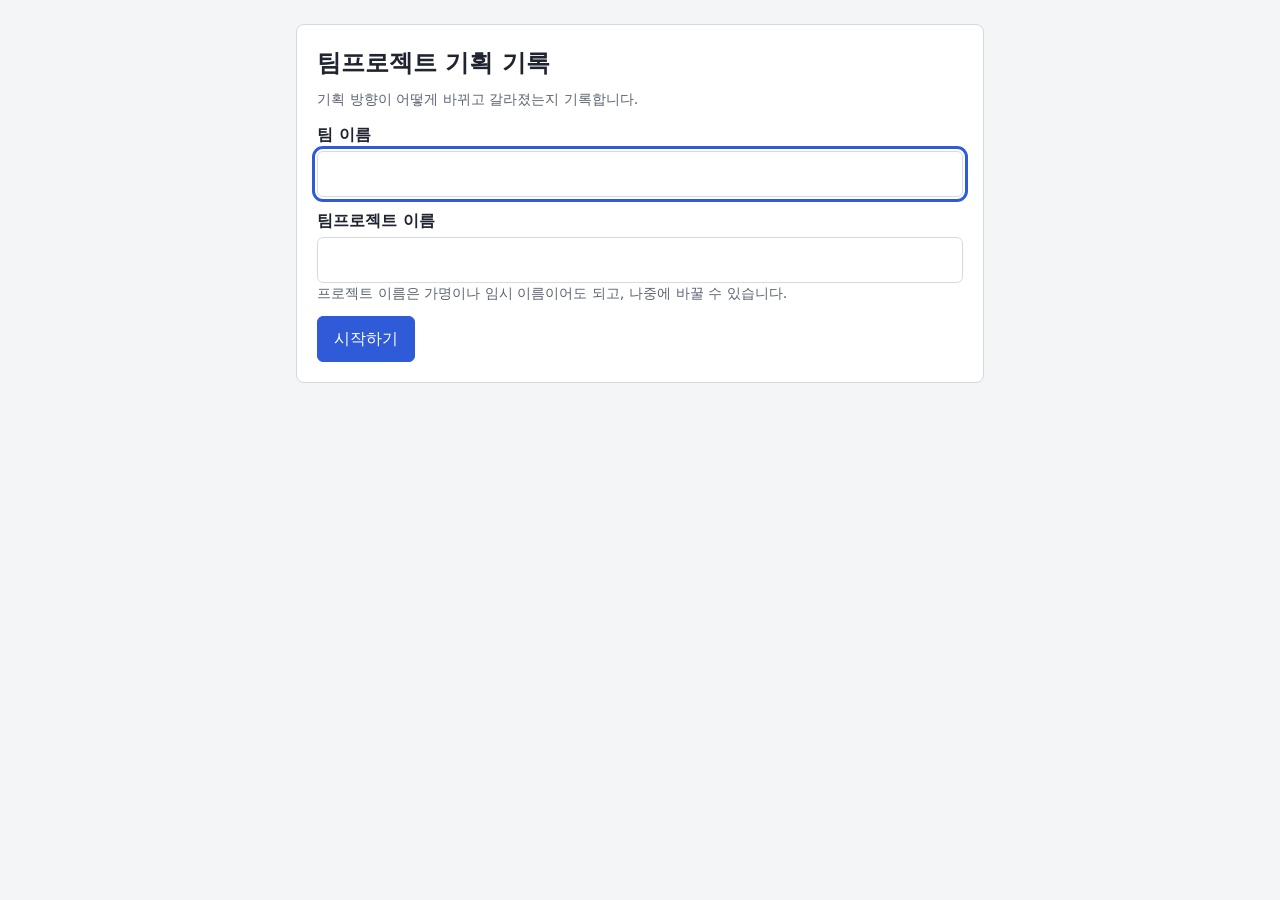
==== index.html @ a649d7bd "feat: add start screen and main screen skeleton with share link placeholder Co-Authored-By: Claude S" ====
<!doctype html>
<html lang="ko">
<head>
  <meta charset="utf-8">
  <meta name="viewport" content="width=device-width, initial-scale=1">
  <title>기획 변화 기록</title>
  <link rel="stylesheet" href="style.css">
</head>
<body>
  <div id="alert" class="alert" role="alert" hidden></div>
  <main id="app"></main>
  <script src="app.js"></script>
</body>
</html>
---- style.css ----
:root {
  --bg: #f4f5f7;
  --surface: #ffffff;
  --text: #1f2430;
  --muted: #5d6573;
  --line: #d5d9e0;
  --accent: #2f5bd8;
  --accent-text: #ffffff;
  --warn-bg: #fff4d6;
  --warn-line: #e0b84a;
  --err-bg: #fde4e4;
  --err-line: #d96c6c;
}

* { box-sizing: border-box; }

body {
  margin: 0;
  background: var(--bg);
  color: var(--text);
  font-family: system-ui, "Malgun Gothic", "Apple SD Gothic Neo", sans-serif;
  line-height: 1.5;
}

main {
  max-width: 720px;
  margin: 0 auto;
  padding: 24px 16px 64px;
}

h1 { font-size: 1.5rem; margin: 0 0 8px; }
h2 { font-size: 1.1rem; margin: 0 0 8px; }
p { margin: 0 0 12px; }

.card {
  background: var(--surface);
  border: 1px solid var(--line);
  border-radius: 8px;
  padding: 20px;
  margin-bottom: 16px;
}

.muted { color: var(--muted); font-size: 0.9rem; }

label { display: block; font-weight: 600; margin: 12px 0 4px; }

input[type="text"] {
  width: 100%;
  padding: 10px 12px;
  font: inherit;
  border: 1px solid var(--line);
  border-radius: 6px;
  background: var(--surface);
  color: var(--text);
}

button {
  font: inherit;
  padding: 10px 16px;
  border: 1px solid var(--line);
  border-radius: 6px;
  background: var(--surface);
  color: var(--text);
  cursor: pointer;
}
button.primary { background: var(--accent); border-color: var(--accent); color: var(--accent-text); }
button:focus-visible, input:focus-visible { outline: 3px solid var(--accent); outline-offset: 2px; }

.field-error { color: #b42318; font-size: 0.9rem; margin: 4px 0 0; }

.alert {
  position: sticky; top: 0; z-index: 10;
  padding: 10px 16px;
  background: var(--err-bg);
  border-bottom: 1px solid var(--err-line);
}

.notice {
  background: var(--warn-bg);
  border: 1px solid var(--warn-line);
  border-radius: 6px;
  padding: 10px 12px;
  font-size: 0.9rem;
  margin: 8px 0 0;
}

.title-row { display: flex; flex-wrap: wrap; gap: 8px; align-items: center; }
.title-row h1 { margin: 0; overflow-wrap: anywhere; }
.title-edit { display: flex; flex-wrap: wrap; gap: 8px; }
.title-edit input { flex: 1 1 200px; width: auto; }

.link-row { display: flex; flex-wrap: wrap; gap: 8px; }
.link-row input { flex: 1 1 220px; width: auto; }

/* 가지 영역: 위에서 아래로 */
.branch { list-style: none; margin: 0; padding: 0; }
.node {
  position: relative;
  border: 2px solid var(--accent);
  border-radius: 8px;
  padding: 12px 16px;
  background: var(--surface);
  overflow-wrap: anywhere;
}
.node .tag {
  display: inline-block;
  font-size: 0.8rem;
  border: 1px solid var(--line);
  border-radius: 4px;
  padding: 0 6px;
  margin-right: 8px;
  color: var(--muted);
}
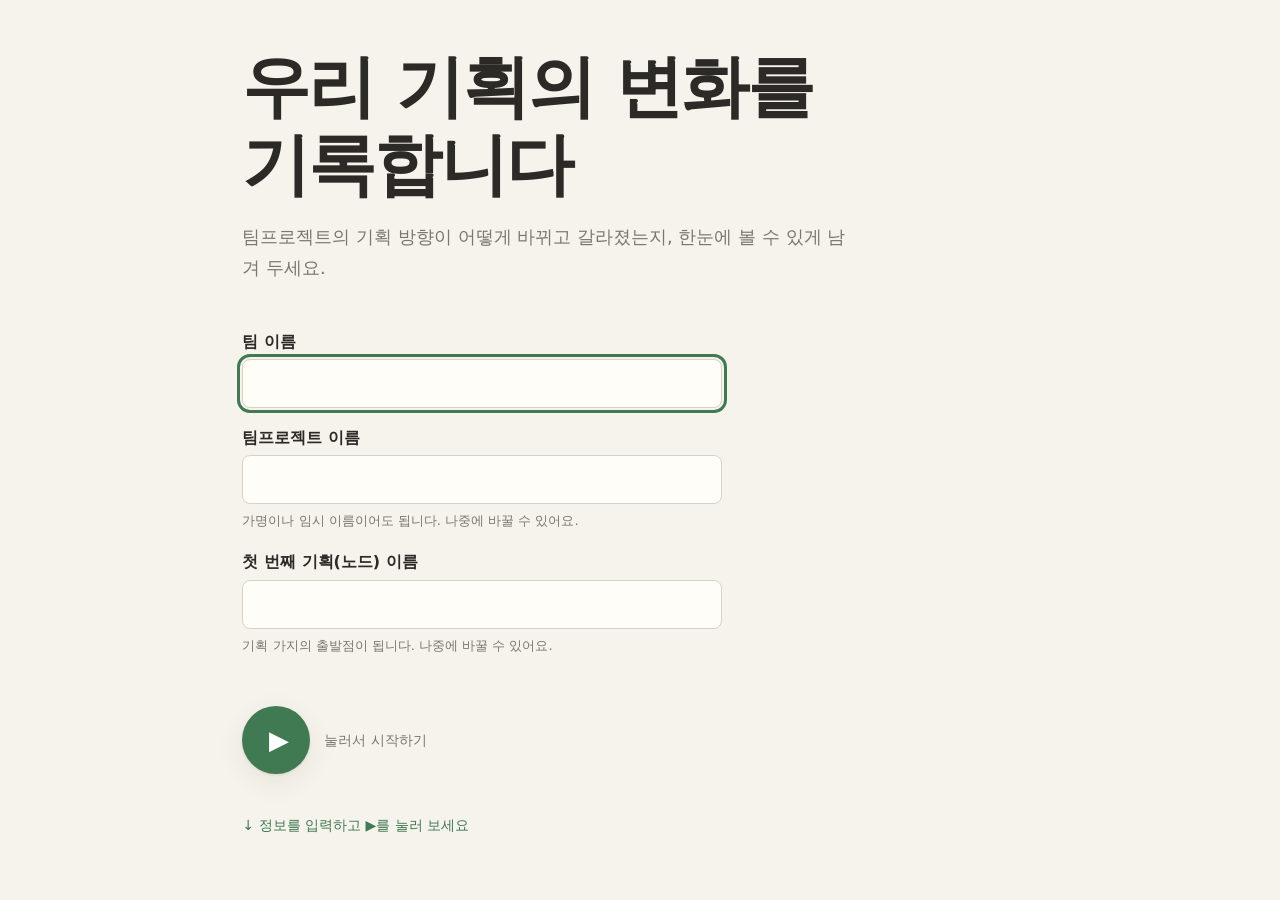
==== commit 542bc458: "feat: restyle to scroll hero design, editable names, play button start Co-Authored-By: Claude Sonnet" ====
--- a/index.html
+++ b/index.html
@@ -8,7 +8,7 @@
 </head>
 <body>
   <div id="alert" class="alert" role="alert" hidden></div>
-  <main id="app"></main>
+  <div id="app" class="page"></div>
   <script src="app.js"></script>
 </body>
 </html>
--- a/style.css
+++ b/style.css
@@ -1,15 +1,34 @@
+/* 색상·글꼴·큰 제목 스타일은 기획-스크롤.html 첫 화면을 따른다 */
 :root {
-  --bg: #f4f5f7;
-  --surface: #ffffff;
-  --text: #1f2430;
-  --muted: #5d6573;
-  --line: #d5d9e0;
-  --accent: #2f5bd8;
-  --accent-text: #ffffff;
-  --warn-bg: #fff4d6;
-  --warn-line: #e0b84a;
-  --err-bg: #fde4e4;
-  --err-line: #d96c6c;
+  --bg: #f6f3ec;
+  --card: #fffdf8;
+  --ink: #2b2a27;
+  --muted: #7b776d;
+  --line: #d8d2c4;
+  --accent: #3f7a52;
+  --accent-ink: #ffffff;
+  --warn-bg: #f7ecc8;
+  --warn-line: #d9bf6a;
+  --err: #b3402f;
+  --err-bg: #f8dfd9;
+  --shadow: 0 1px 2px rgba(60, 50, 30, .12), 0 8px 28px rgba(60, 50, 30, .08);
+}
+
+@media (prefers-color-scheme: dark) {
+  :root {
+    --bg: #1d1c19;
+    --card: #2a2925;
+    --ink: #ece8dd;
+    --muted: #9a9588;
+    --line: #44413a;
+    --accent: #6fb384;
+    --accent-ink: #14231a;
+    --warn-bg: #3a3420;
+    --warn-line: #7d6c2c;
+    --err: #f0988a;
+    --err-bg: #3d2420;
+    --shadow: 0 1px 2px rgba(0, 0, 0, .4), 0 8px 28px rgba(0, 0, 0, .3);
+  }
 }
 
 * { box-sizing: border-box; }
@@ -17,97 +36,171 @@
 body {
   margin: 0;
   background: var(--bg);
-  color: var(--text);
-  font-family: system-ui, "Malgun Gothic", "Apple SD Gothic Neo", sans-serif;
-  line-height: 1.5;
-}
-
-main {
-  max-width: 720px;
+  color: var(--ink);
+  font-family: "Pretendard", "Noto Sans KR", "Malgun Gothic", system-ui, sans-serif;
+  line-height: 1.7;
+}
+
+button { font: inherit; color: inherit; cursor: pointer; }
+
+.page {
+  max-width: 1000px;
   margin: 0 auto;
-  padding: 24px 16px 64px;
-}
-
-h1 { font-size: 1.5rem; margin: 0 0 8px; }
-h2 { font-size: 1.1rem; margin: 0 0 8px; }
-p { margin: 0 0 12px; }
-
-.card {
-  background: var(--surface);
-  border: 1px solid var(--line);
-  border-radius: 8px;
-  padding: 20px;
-  margin-bottom: 16px;
-}
-
-.muted { color: var(--muted); font-size: 0.9rem; }
-
-label { display: block; font-weight: 600; margin: 12px 0 4px; }
-
+  padding: 0 8vw;
+}
+
+/* ---------- 큰 제목 영역 ---------- */
+.hero {
+  min-height: 92vh;
+  display: flex;
+  flex-direction: column;
+  justify-content: center;
+  padding: 48px 0;
+}
+.hero h1 {
+  font-size: clamp(34px, 7vw, 68px);
+  line-height: 1.15;
+  margin: 0 0 18px;
+  letter-spacing: -.03em;
+  word-break: keep-all;
+  overflow-wrap: anywhere;
+}
+.hero .lead { color: var(--muted); font-size: 18px; max-width: 34em; margin: 0; }
+
+.down {
+  margin-top: 40px;
+  color: var(--accent);
+  font-size: 14px;
+  animation: bob 1.8s ease-in-out infinite;
+}
+@keyframes bob { 50% { transform: translateY(8px); } }
+
+/* ---------- 입력 ---------- */
+.fields { max-width: 480px; margin-top: 28px; }
+label { display: block; font-weight: 600; margin: 16px 0 4px; }
 input[type="text"] {
   width: 100%;
   padding: 10px 12px;
   font: inherit;
   border: 1px solid var(--line);
-  border-radius: 6px;
-  background: var(--surface);
-  color: var(--text);
-}
-
-button {
-  font: inherit;
-  padding: 10px 16px;
-  border: 1px solid var(--line);
-  border-radius: 6px;
-  background: var(--surface);
-  color: var(--text);
-  cursor: pointer;
-}
-button.primary { background: var(--accent); border-color: var(--accent); color: var(--accent-text); }
-button:focus-visible, input:focus-visible { outline: 3px solid var(--accent); outline-offset: 2px; }
-
-.field-error { color: #b42318; font-size: 0.9rem; margin: 4px 0 0; }
-
+  border-radius: 8px;
+  background: var(--card);
+  color: var(--ink);
+}
+input[type="text"]:focus-visible,
+button:focus-visible { outline: 3px solid var(--accent); outline-offset: 2px; }
+.hint { color: var(--muted); font-size: 13px; margin: 6px 0 0; }
+.field-error { color: var(--err); font-size: 14px; margin: 6px 0 0; min-height: 1.4em; }
+
+.btn {
+  border: 1px solid var(--line);
+  background: var(--card);
+  border-radius: 8px;
+  padding: 6px 12px;
+  font-size: 13px;
+  white-space: nowrap;
+}
+.btn:hover { border-color: var(--accent); }
+.btn.primary { background: var(--accent); border-color: var(--accent); color: var(--accent-ink); }
+
+/* ▶ 플레이 버튼 */
+.play-row { display: flex; align-items: center; gap: 14px; margin-top: 24px; }
+.play {
+  width: 68px; height: 68px;
+  border-radius: 50%;
+  border: none;
+  background: var(--accent);
+  color: var(--accent-ink);
+  font-size: 26px;
+  padding: 0 0 0 5px;
+  box-shadow: var(--shadow);
+  transition: transform .2s;
+}
+.play:hover { transform: scale(1.06); }
+.play-label { color: var(--muted); font-size: 14px; }
+
+/* ---------- 알림 ---------- */
 .alert {
   position: sticky; top: 0; z-index: 10;
   padding: 10px 16px;
   background: var(--err-bg);
-  border-bottom: 1px solid var(--err-line);
-}
-
+  color: var(--ink);
+  border-bottom: 1px solid var(--err);
+}
+
+/* ---------- 메인: 중요도 1 — 팀·프로젝트 이름 ---------- */
+.main-hero { padding: 72px 0 40px; }
+.team-line { display: flex; flex-wrap: wrap; align-items: center; gap: 8px; color: var(--muted); font-size: 18px; }
+.team-line .name { overflow-wrap: anywhere; }
+.main-hero h1 {
+  font-size: clamp(34px, 7vw, 68px);
+  line-height: 1.15;
+  margin: 8px 0 0;
+  letter-spacing: -.03em;
+  word-break: keep-all;
+  overflow-wrap: anywhere;
+}
+.project-line { display: flex; flex-wrap: wrap; align-items: flex-end; gap: 12px; }
+
+.edit-form { display: flex; flex-wrap: wrap; gap: 8px; width: 100%; }
+.edit-form input { flex: 1 1 220px; width: auto; }
+.edit-form.big input { font-size: clamp(22px, 4vw, 34px); }
+.edit-err { width: 100%; }
+
+/* ---------- 메인: 중요도 2 — 첫 노드 ---------- */
+.node-section { padding: 8px 0 40px; }
+.section-label { font-size: 13px; color: var(--muted); margin: 0 0 8px; }
+.node-card {
+  background: var(--card);
+  border: 1px solid var(--line);
+  border-left: 6px solid var(--accent);
+  border-radius: 14px;
+  padding: 26px 30px;
+  box-shadow: var(--shadow);
+}
+.node-meta { display: flex; gap: 10px; align-items: center; font-size: 13px; color: var(--muted); margin-bottom: 6px; }
+.chip { font-size: 11.5px; padding: 1px 9px; border-radius: 99px; background: var(--accent); color: var(--accent-ink); }
+.node-title-line { display: flex; flex-wrap: wrap; align-items: center; gap: 12px; }
+.node-card h2 {
+  font-size: clamp(24px, 4vw, 38px);
+  line-height: 1.25;
+  margin: 0;
+  letter-spacing: -.02em;
+  overflow-wrap: anywhere;
+  word-break: keep-all;
+}
+.node-card .note { color: var(--muted); font-size: 14px; margin: 14px 0 0; }
+
+/* ---------- 메인: 중요도 3 — share 공유링크 ---------- */
+.share-section { padding: 0 0 72px; }
+.share-title { font-size: 13px; font-weight: 600; margin: 0 0 6px; color: var(--muted); }
+.link-row { display: flex; flex-wrap: wrap; gap: 8px; }
+.link-row input { flex: 1 1 220px; width: auto; font-size: 13px; padding: 6px 10px; }
 .notice {
   background: var(--warn-bg);
   border: 1px solid var(--warn-line);
-  border-radius: 6px;
-  padding: 10px 12px;
-  font-size: 0.9rem;
+  border-radius: 8px;
+  padding: 8px 12px;
+  font-size: 13px;
   margin: 8px 0 0;
 }
-
-.title-row { display: flex; flex-wrap: wrap; gap: 8px; align-items: center; }
-.title-row h1 { margin: 0; overflow-wrap: anywhere; }
-.title-edit { display: flex; flex-wrap: wrap; gap: 8px; }
-.title-edit input { flex: 1 1 200px; width: auto; }
-
-.link-row { display: flex; flex-wrap: wrap; gap: 8px; }
-.link-row input { flex: 1 1 220px; width: auto; }
-
-/* 가지 영역: 위에서 아래로 */
-.branch { list-style: none; margin: 0; padding: 0; }
-.node {
-  position: relative;
-  border: 2px solid var(--accent);
-  border-radius: 8px;
-  padding: 12px 16px;
-  background: var(--surface);
-  overflow-wrap: anywhere;
-}
-.node .tag {
-  display: inline-block;
-  font-size: 0.8rem;
-  border: 1px solid var(--line);
-  border-radius: 4px;
-  padding: 0 6px;
-  margin-right: 8px;
-  color: var(--muted);
-}
+.copy-msg { font-size: 13px; color: var(--muted); margin: 6px 0 0; min-height: 1.4em; }
+.footnote { color: var(--muted); font-size: 13px; padding-bottom: 40px; }
+
+.card-plain {
+  background: var(--card);
+  border: 1px solid var(--line);
+  border-radius: 14px;
+  padding: 26px 30px;
+  box-shadow: var(--shadow);
+  max-width: 560px;
+}
+
+@media (max-width: 640px) {
+  .node-card { padding: 18px 20px; }
+  .hero .lead { font-size: 16px; }
+}
+@media (prefers-reduced-motion: reduce) {
+  .down { animation: none; }
+  .play { transition: none; }
+}
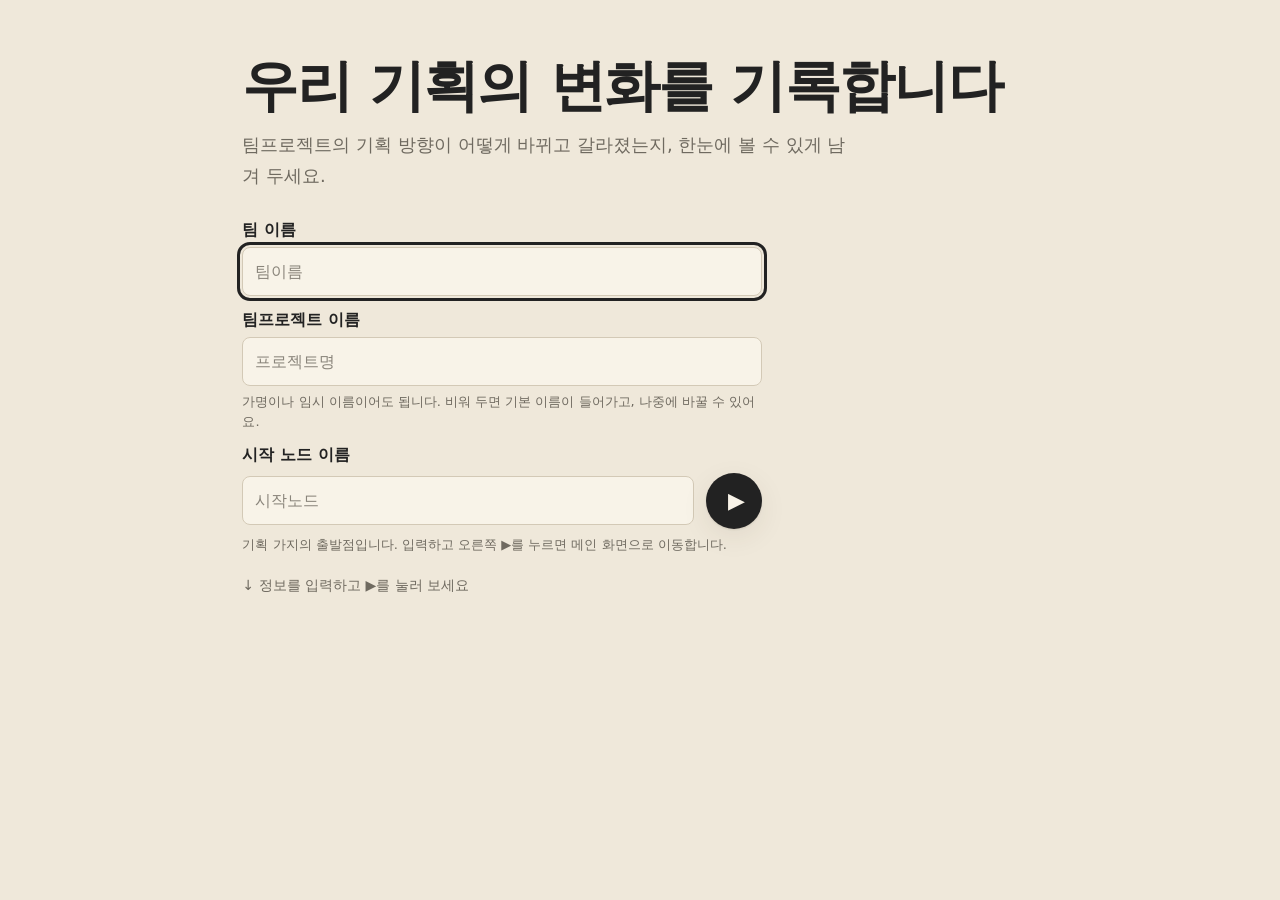
==== commit ceaa881e: "feat: branch-map main screen with public/internal node panels Horizontal pan/zoom canvas, right pane" ====
--- a/index.html
+++ b/index.html
@@ -9,6 +9,7 @@
 <body>
   <div id="alert" class="alert" role="alert" hidden></div>
   <div id="app" class="page"></div>
+  <script src="branch.js"></script>
   <script src="app.js"></script>
 </body>
 </html>
--- a/style.css
+++ b/style.css
@@ -1,33 +1,39 @@
-/* 색상·글꼴·큰 제목 스타일은 기획-스크롤.html 첫 화면을 따른다 */
+/* 베이지 바탕 + 모노톤(검정·회색) 텍스트. 색이 아닌 크기·굵기·모양·글자로 구분한다. */
 :root {
-  --bg: #f6f3ec;
-  --card: #fffdf8;
-  --ink: #2b2a27;
-  --muted: #7b776d;
-  --line: #d8d2c4;
-  --accent: #3f7a52;
-  --accent-ink: #ffffff;
-  --warn-bg: #f7ecc8;
-  --warn-line: #d9bf6a;
-  --err: #b3402f;
-  --err-bg: #f8dfd9;
+  --bg: #efe8da;
+  --card: #f8f3e8;
+  --soft: #e5dccb;
+  --dot: #ddd4c1;
+  --ink: #222222;
+  --muted: #6f6a60;
+  --line: #d3c9b6;
+  --accent: #222222;
+  --accent-ink: #f8f3e8;
+  --gray: #d4d2cc;      /* 내부용(회색) 창 */
+  --gray-line: #b3b0a8;
   --shadow: 0 1px 2px rgba(60, 50, 30, .12), 0 8px 28px rgba(60, 50, 30, .08);
+  --lane0: #2b2a27; --lane1: #7b776d; --lane2: #4d4a43; --lane3: #9a9588;
+  --lane4: #3a3833; --lane5: #6a665d; --lane6: #a8a396; --lane7: #55514a;
+  --top: 64px;
+  --bottom: 56px;
 }
 
 @media (prefers-color-scheme: dark) {
   :root {
-    --bg: #1d1c19;
-    --card: #2a2925;
+    --bg: #1f1d1a;
+    --card: #2a2723;
+    --soft: #34302b;
+    --dot: #2c2925;
     --ink: #ece8dd;
     --muted: #9a9588;
-    --line: #44413a;
-    --accent: #6fb384;
-    --accent-ink: #14231a;
-    --warn-bg: #3a3420;
-    --warn-line: #7d6c2c;
-    --err: #f0988a;
-    --err-bg: #3d2420;
+    --line: #44403a;
+    --accent: #ece8dd;
+    --accent-ink: #1f1d1a;
+    --gray: #46443f;
+    --gray-line: #5d5a54;
     --shadow: 0 1px 2px rgba(0, 0, 0, .4), 0 8px 28px rgba(0, 0, 0, .3);
+    --lane0: #ece8dd; --lane1: #a8a396; --lane2: #cfcabc; --lane3: #8a8578;
+    --lane4: #dcd7ca; --lane5: #b5b0a2; --lane6: #7c786e; --lane7: #c3beb0;
   }
 }
 
@@ -40,45 +46,65 @@
   font-family: "Pretendard", "Noto Sans KR", "Malgun Gothic", system-ui, sans-serif;
   line-height: 1.7;
 }
-
-button { font: inherit; color: inherit; cursor: pointer; }
-
-.page {
-  max-width: 1000px;
-  margin: 0 auto;
-  padding: 0 8vw;
-}
-
-/* ---------- 큰 제목 영역 ---------- */
+body.is-main { height: 100vh; overflow: hidden; line-height: 1.5; }
+
+button, input, select, textarea { font: inherit; color: inherit; }
+button { cursor: pointer; }
+
+.page { max-width: 1000px; margin: 0 auto; padding: 0 8vw; }
+
+input[type="text"]:focus-visible, button:focus-visible, .editable:focus-visible,
+select:focus-visible, textarea:focus-visible, .node:focus-visible {
+  outline: 3px solid var(--ink);
+  outline-offset: 2px;
+}
+
+.btn {
+  border: 1px solid var(--line);
+  background: var(--card);
+  border-radius: 8px;
+  padding: 6px 12px;
+  font-size: 13px;
+  white-space: nowrap;
+}
+.btn:hover { border-color: var(--ink); }
+.btn.primary { background: var(--accent); border-color: var(--accent); color: var(--accent-ink); }
+.btn.danger { border-color: var(--ink); border-style: dashed; }
+
+/* ---------- 알림 ---------- */
+.alert {
+  position: sticky; top: 0; z-index: 60;
+  padding: 10px 16px;
+  background: var(--soft);
+  color: var(--ink);
+  border-bottom: 2px solid var(--ink);
+  font-weight: 600;
+}
+
+/* ---------- 시작 화면 ---------- */
 .hero {
   min-height: 92vh;
   display: flex;
   flex-direction: column;
-  justify-content: center;
-  padding: 48px 0;
+  justify-content: flex-start;
+  padding: clamp(20px, 6vh, 64px) 0 48px;
 }
 .hero h1 {
-  font-size: clamp(34px, 7vw, 68px);
+  font-size: clamp(30px, 5.5vw, 56px);
   line-height: 1.15;
-  margin: 0 0 18px;
+  margin: 0 0 12px;
   letter-spacing: -.03em;
   word-break: keep-all;
   overflow-wrap: anywhere;
 }
 .hero .lead { color: var(--muted); font-size: 18px; max-width: 34em; margin: 0; }
 
-.down {
-  margin-top: 40px;
-  color: var(--accent);
-  font-size: 14px;
-  animation: bob 1.8s ease-in-out infinite;
-}
+.down { margin-top: 20px; color: var(--muted); font-size: 14px; animation: bob 1.8s ease-in-out infinite; }
 @keyframes bob { 50% { transform: translateY(8px); } }
 
-/* ---------- 입력 ---------- */
-.fields { max-width: 480px; margin-top: 28px; }
-label { display: block; font-weight: 600; margin: 16px 0 4px; }
-input[type="text"] {
+.fields { max-width: 520px; margin-top: 14px; }
+.fields label { display: block; font-weight: 600; margin: 10px 0 4px; }
+.fields input[type="text"], .link-row input {
   width: 100%;
   padding: 10px 12px;
   font: inherit;
@@ -87,105 +113,25 @@
   background: var(--card);
   color: var(--ink);
 }
-input[type="text"]:focus-visible,
-button:focus-visible { outline: 3px solid var(--accent); outline-offset: 2px; }
-.hint { color: var(--muted); font-size: 13px; margin: 6px 0 0; }
-.field-error { color: var(--err); font-size: 14px; margin: 6px 0 0; min-height: 1.4em; }
-
-.btn {
-  border: 1px solid var(--line);
-  background: var(--card);
-  border-radius: 8px;
-  padding: 6px 12px;
-  font-size: 13px;
-  white-space: nowrap;
-}
-.btn:hover { border-color: var(--accent); }
-.btn.primary { background: var(--accent); border-color: var(--accent); color: var(--accent-ink); }
-
-/* ▶ 플레이 버튼 */
-.play-row { display: flex; align-items: center; gap: 14px; margin-top: 24px; }
+input::placeholder, textarea::placeholder { color: var(--muted); opacity: .8; }
+.hint { color: var(--muted); font-size: 13px; margin: 6px 0 0; line-height: 1.5; }
+
+.node-row { display: flex; align-items: center; gap: 12px; }
+.node-row input { flex: 1 1 auto; width: auto; min-width: 0; }
+
 .play {
-  width: 68px; height: 68px;
+  flex: 0 0 auto;
+  width: 56px; height: 56px;
   border-radius: 50%;
   border: none;
   background: var(--accent);
   color: var(--accent-ink);
-  font-size: 26px;
-  padding: 0 0 0 5px;
+  font-size: 22px;
+  padding: 0 0 0 4px;
   box-shadow: var(--shadow);
   transition: transform .2s;
 }
-.play:hover { transform: scale(1.06); }
-.play-label { color: var(--muted); font-size: 14px; }
-
-/* ---------- 알림 ---------- */
-.alert {
-  position: sticky; top: 0; z-index: 10;
-  padding: 10px 16px;
-  background: var(--err-bg);
-  color: var(--ink);
-  border-bottom: 1px solid var(--err);
-}
-
-/* ---------- 메인: 중요도 1 — 팀·프로젝트 이름 ---------- */
-.main-hero { padding: 72px 0 40px; }
-.team-line { display: flex; flex-wrap: wrap; align-items: center; gap: 8px; color: var(--muted); font-size: 18px; }
-.team-line .name { overflow-wrap: anywhere; }
-.main-hero h1 {
-  font-size: clamp(34px, 7vw, 68px);
-  line-height: 1.15;
-  margin: 8px 0 0;
-  letter-spacing: -.03em;
-  word-break: keep-all;
-  overflow-wrap: anywhere;
-}
-.project-line { display: flex; flex-wrap: wrap; align-items: flex-end; gap: 12px; }
-
-.edit-form { display: flex; flex-wrap: wrap; gap: 8px; width: 100%; }
-.edit-form input { flex: 1 1 220px; width: auto; }
-.edit-form.big input { font-size: clamp(22px, 4vw, 34px); }
-.edit-err { width: 100%; }
-
-/* ---------- 메인: 중요도 2 — 첫 노드 ---------- */
-.node-section { padding: 8px 0 40px; }
-.section-label { font-size: 13px; color: var(--muted); margin: 0 0 8px; }
-.node-card {
-  background: var(--card);
-  border: 1px solid var(--line);
-  border-left: 6px solid var(--accent);
-  border-radius: 14px;
-  padding: 26px 30px;
-  box-shadow: var(--shadow);
-}
-.node-meta { display: flex; gap: 10px; align-items: center; font-size: 13px; color: var(--muted); margin-bottom: 6px; }
-.chip { font-size: 11.5px; padding: 1px 9px; border-radius: 99px; background: var(--accent); color: var(--accent-ink); }
-.node-title-line { display: flex; flex-wrap: wrap; align-items: center; gap: 12px; }
-.node-card h2 {
-  font-size: clamp(24px, 4vw, 38px);
-  line-height: 1.25;
-  margin: 0;
-  letter-spacing: -.02em;
-  overflow-wrap: anywhere;
-  word-break: keep-all;
-}
-.node-card .note { color: var(--muted); font-size: 14px; margin: 14px 0 0; }
-
-/* ---------- 메인: 중요도 3 — share 공유링크 ---------- */
-.share-section { padding: 0 0 72px; }
-.share-title { font-size: 13px; font-weight: 600; margin: 0 0 6px; color: var(--muted); }
-.link-row { display: flex; flex-wrap: wrap; gap: 8px; }
-.link-row input { flex: 1 1 220px; width: auto; font-size: 13px; padding: 6px 10px; }
-.notice {
-  background: var(--warn-bg);
-  border: 1px solid var(--warn-line);
-  border-radius: 8px;
-  padding: 8px 12px;
-  font-size: 13px;
-  margin: 8px 0 0;
-}
-.copy-msg { font-size: 13px; color: var(--muted); margin: 6px 0 0; min-height: 1.4em; }
-.footnote { color: var(--muted); font-size: 13px; padding-bottom: 40px; }
+.play:hover:not(:disabled) { transform: scale(1.08); }
 
 .card-plain {
   background: var(--card);
@@ -196,11 +142,154 @@
   max-width: 560px;
 }
 
-@media (max-width: 640px) {
-  .node-card { padding: 18px 20px; }
+/* ---------- 글자를 눌러 바로 수정 ---------- */
+.editable {
+  cursor: text;
+  border-radius: 4px;
+  text-decoration: underline dashed transparent;
+  text-underline-offset: .18em;
+  text-decoration-thickness: 1px;
+  transition: background .15s, text-decoration-color .15s;
+}
+.editable:hover { background: var(--soft); text-decoration-color: var(--muted); }
+input.inline-input[type="text"] {
+  width: 100%;
+  font: inherit;
+  letter-spacing: inherit;
+  color: inherit;
+  background: transparent;
+  border: none;
+  border-bottom: 2px solid var(--ink);
+  border-radius: 0;
+  padding: 0;
+  outline: none;
+}
+
+/* ---------- 메인: 맨 위 팀·프로젝트 이름 ---------- */
+.toolbar {
+  position: fixed; top: 0; left: 0; right: 0; height: var(--top);
+  display: flex; align-items: center; gap: 12px; padding: 0 16px; z-index: 20;
+  background: color-mix(in srgb, var(--bg) 88%, transparent);
+  backdrop-filter: blur(6px);
+  border-bottom: 1px solid var(--line);
+}
+.titles { min-width: 0; display: flex; flex-direction: column; justify-content: center; }
+.team-line { margin: 0; font-size: 13px; line-height: 1.3; color: var(--muted); overflow-wrap: anywhere; }
+.proj-title {
+  margin: 0; font-size: 24px; line-height: 1.2; font-weight: 700; letter-spacing: -.02em;
+  overflow: hidden; text-overflow: ellipsis; white-space: nowrap;
+}
+.spacer { flex: 1; }
+
+/* ---------- 메인: 가지 캔버스 ---------- */
+.viewport {
+  position: fixed; top: var(--top); left: 0; right: 0; bottom: var(--bottom);
+  overflow: hidden; cursor: grab; touch-action: none;
+  background-image: radial-gradient(var(--dot) 1.2px, transparent 1.2px);
+  background-size: 26px 26px;
+}
+.viewport.panning { cursor: grabbing; }
+.world { position: absolute; left: 0; top: 0; transform-origin: 0 0; }
+.world svg { position: absolute; left: 0; top: 0; overflow: visible; pointer-events: none; }
+
+.node {
+  position: absolute; width: 210px; height: 108px;
+  background: var(--card); border-radius: 12px; box-shadow: var(--shadow);
+  border: 1px solid var(--line); border-left: 7px solid var(--c);
+  padding: 10px 12px; display: flex; gap: 8px; cursor: pointer;
+  transition: box-shadow .15s, transform .15s;
+}
+.node:hover { transform: translateY(-2px); }
+.node.sel { outline: 3px solid var(--ink); outline-offset: 2px; }
+.node.dropped { opacity: .62; border-style: dashed; border-left-style: solid; }
+.node.dropped .nt { text-decoration: line-through; text-decoration-color: var(--muted); }
+.node .body { flex: 1; min-width: 0; display: flex; flex-direction: column; }
+.nt {
+  font-size: 14px; font-weight: 650; line-height: 1.3;
+  display: -webkit-box; -webkit-line-clamp: 2; -webkit-box-orient: vertical; overflow: hidden;
+  word-break: keep-all; overflow-wrap: anywhere;
+}
+.nm { margin-top: auto; font-size: 11.5px; color: var(--muted); display: flex; align-items: center; gap: 4px 6px; flex-wrap: wrap; }
+.chip { font-size: 10.5px; padding: 0 7px; border-radius: 99px; border: 1px solid var(--ink); color: var(--ink); line-height: 1.5; }
+.chip.s-idea { background: transparent; }
+.chip.s-active { background: var(--soft); }
+.chip.s-adopted { background: var(--ink); color: var(--accent-ink); }
+.chip.s-dropped { border-style: dashed; border-color: var(--muted); color: var(--muted); text-decoration: line-through; }
+.tag { font-size: 10.5px; border: 1px solid var(--line); border-radius: 4px; padding: 0 5px; color: var(--ink); }
+.thumb { width: 48px; height: 48px; border-radius: 8px; object-fit: cover; flex: none; align-self: flex-start; border: 1px solid var(--line); }
+.imgn { position: absolute; right: 8px; bottom: 8px; font-size: 10.5px; color: var(--muted); }
+.addb {
+  position: absolute; right: -14px; top: 50%; margin-top: -14px;
+  width: 28px; height: 28px; border-radius: 50%; border: none;
+  background: var(--ink); color: var(--accent-ink); font-size: 18px; line-height: 1;
+  display: none; box-shadow: var(--shadow); padding: 0;
+}
+.node:hover .addb, .node.sel .addb, .node:focus-within .addb { display: block; }
+
+/* ---------- 메인: 오른쪽 패널 (위 흰색 · 아래 회색) ---------- */
+.panel {
+  position: fixed; top: var(--top); right: 0; bottom: var(--bottom);
+  width: 380px; max-width: 100vw;
+  background: var(--card); border-left: 1px solid var(--line);
+  z-index: 15; display: none; flex-direction: column;
+  box-shadow: -6px 0 24px rgba(0, 0, 0, .08);
+}
+.panel.open { display: flex; }
+.ph { display: flex; align-items: center; padding: 10px 16px; border-bottom: 1px solid var(--line); gap: 8px; }
+.ph b { flex: 1; font-size: 14px; }
+.pb { flex: 1; min-height: 0; display: flex; flex-direction: column; }
+
+.win-head { display: flex; flex-direction: column; margin-bottom: 2px; }
+.win-head b { font-size: 14px; }
+.win-head span { font-size: 12px; color: var(--muted); }
+
+.win.public { flex: 1 1 auto; min-height: 0; overflow: auto; padding: 16px; display: flex; flex-direction: column; gap: 14px; background: var(--card); }
+.win.internal { flex: 0 0 auto; max-height: 34%; overflow: auto; padding: 12px 16px 16px; background: var(--gray); border-top: 2px solid var(--gray-line); display: flex; flex-direction: column; gap: 8px; }
+
+label.f { display: flex; flex-direction: column; gap: 5px; font-size: 12px; color: var(--muted); }
+.in { border: 1px solid var(--line); background: var(--card); border-radius: 8px; padding: 8px 10px; font-size: 14px; color: var(--ink); width: 100%; }
+.win.internal .in { background: color-mix(in srgb, var(--gray) 40%, var(--card)); border-color: var(--gray-line); }
+textarea.in { min-height: 130px; resize: vertical; line-height: 1.55; }
+.win.internal textarea.in { min-height: 64px; }
+.row2 { display: grid; grid-template-columns: 1fr 1fr; gap: 10px; }
+
+.imgs { display: grid; grid-template-columns: repeat(3, 1fr); gap: 8px; }
+.im { position: relative; aspect-ratio: 1; border-radius: 8px; overflow: hidden; border: 1px solid var(--line); }
+.im img { width: 100%; height: 100%; object-fit: cover; cursor: zoom-in; display: block; }
+.im button { position: absolute; top: 4px; right: 4px; width: 24px; height: 24px; border-radius: 50%; border: none; background: rgba(0, 0, 0, .7); color: #fff; font-size: 14px; line-height: 1; padding: 0; }
+.drop { margin-top: 8px; border: 1.5px dashed var(--line); border-radius: 10px; padding: 14px; text-align: center; font-size: 12.5px; color: var(--muted); }
+.drop.over { border-color: var(--ink); background: var(--soft); }
+
+.lightbox { position: fixed; inset: 0; background: rgba(0, 0, 0, .85); z-index: 70; display: none; align-items: center; justify-content: center; cursor: zoom-out; }
+.lightbox.open { display: flex; }
+.lightbox img { max-width: 92vw; max-height: 92vh; border-radius: 6px; }
+
+/* ---------- 메인: 맨 아래 share 공유링크 (작게) ---------- */
+.bottombar {
+  position: fixed; left: 0; right: 0; bottom: 0; z-index: 20;
+  padding: 8px 16px; display: flex; flex-wrap: wrap; align-items: center; gap: 4px 12px;
+  background: color-mix(in srgb, var(--bg) 92%, transparent);
+  backdrop-filter: blur(6px);
+  border-top: 1px solid var(--line);
+  font-size: 12px; color: var(--muted);
+}
+.share-title { font-weight: 600; }
+.link-row { display: flex; gap: 6px; flex: 0 1 380px; min-width: 200px; }
+.link-row input { flex: 1 1 auto; width: auto; font-size: 12px; padding: 4px 8px; }
+.copy-msg { min-width: 0; }
+.notice-inline { flex: 1 1 260px; }
+.zoomhint { margin-left: auto; }
+
+@media (max-width: 720px) {
+  .zoomhint { display: none; }
+  .proj-title { font-size: 20px; }
+  .panel { top: 0; bottom: 0; left: 0; width: 100vw; z-index: 40; }
+  .pb { display: block; overflow: auto; }
+  .win.public { overflow: visible; }
+  .win.internal { max-height: none; overflow: visible; }
   .hero .lead { font-size: 16px; }
 }
 @media (prefers-reduced-motion: reduce) {
   .down { animation: none; }
-  .play { transition: none; }
-}
+  .play, .editable, .node { transition: none; }
+}
